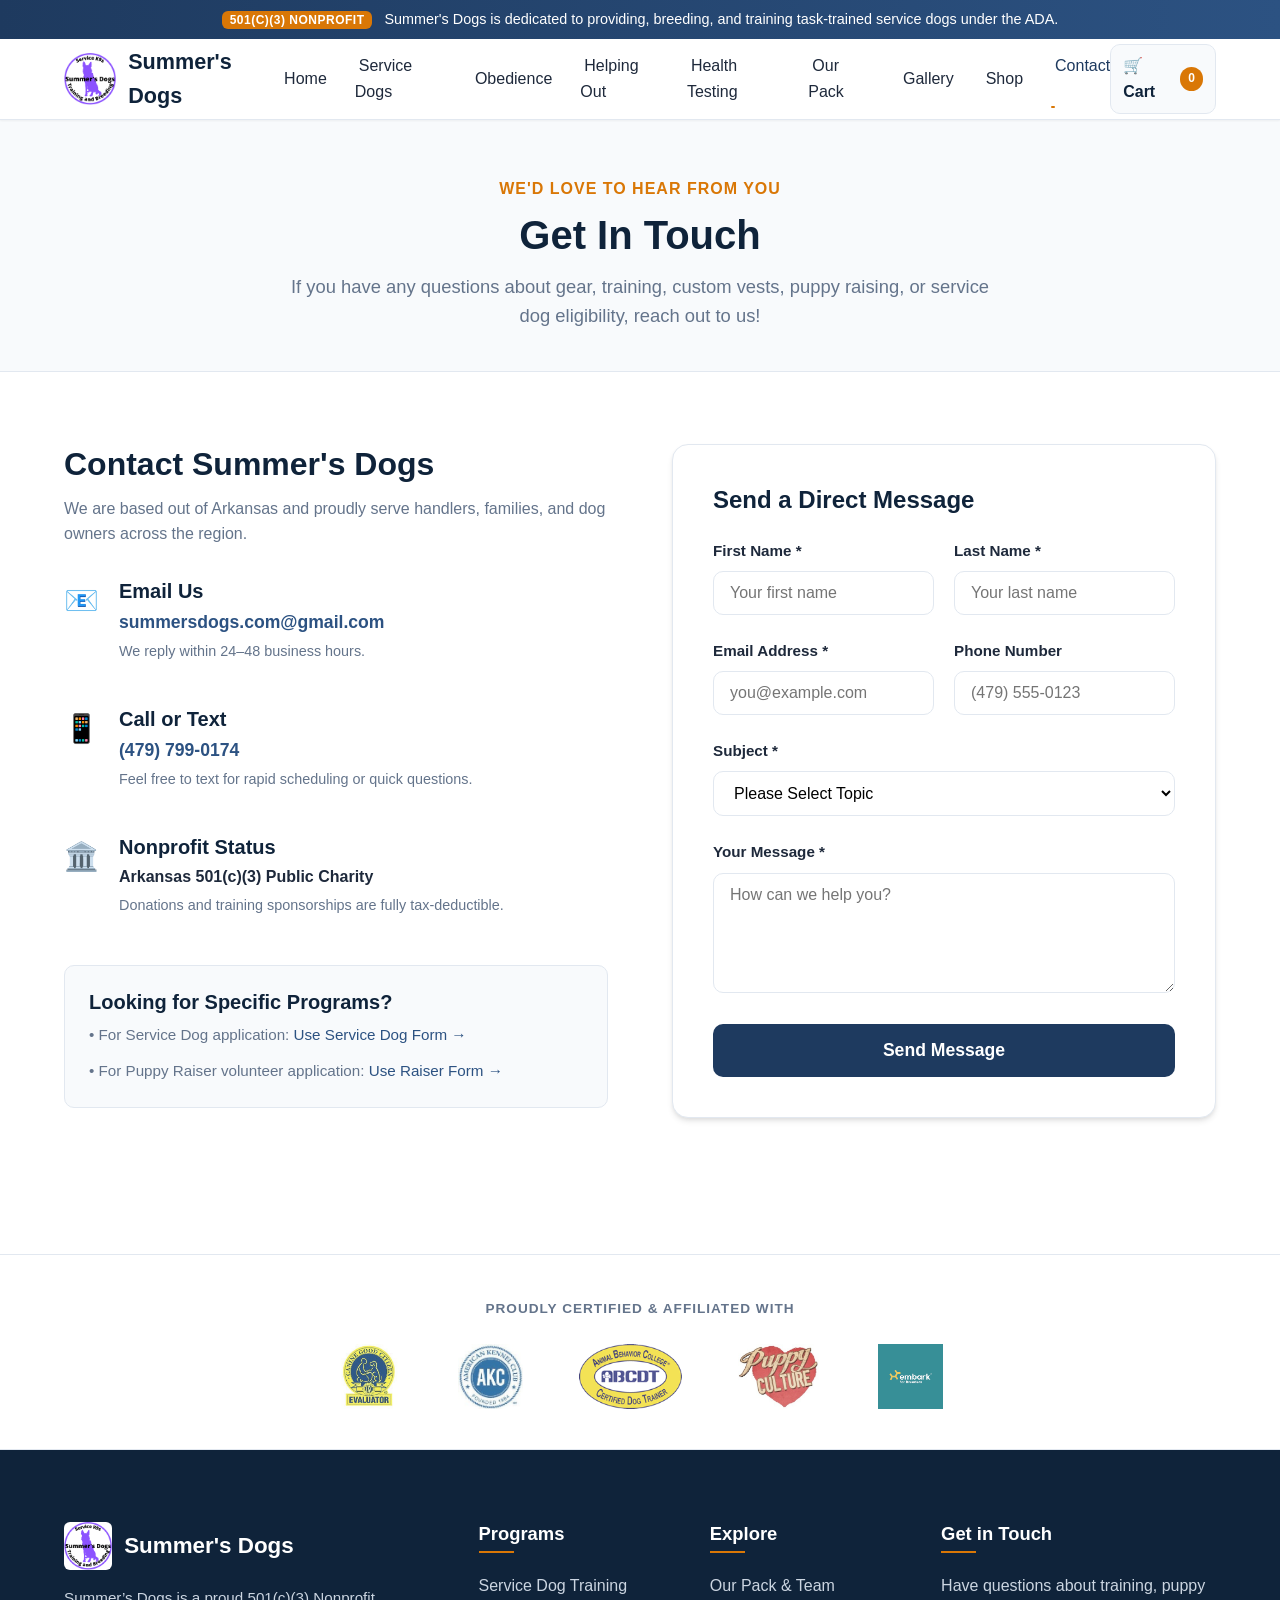
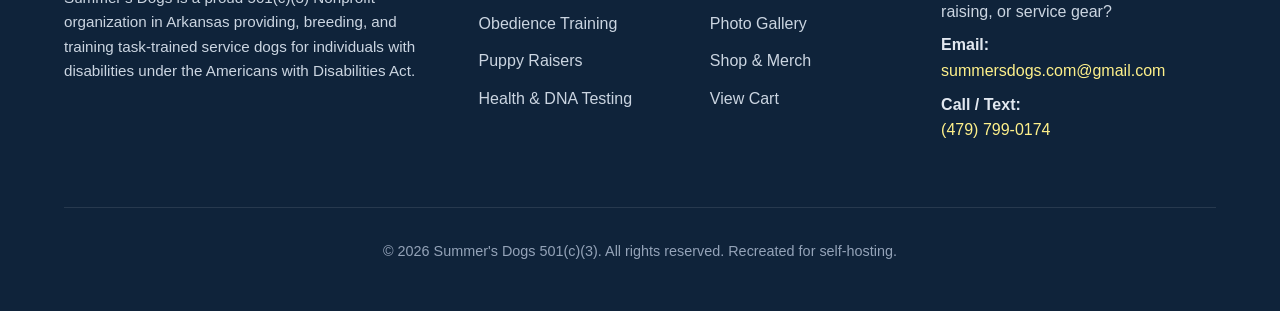
==== contact.html @ 1fb2c148 "Initial commit: Summer's Dogs website codebase" ====
<!DOCTYPE html>
<html lang="en">
<head>
  <meta charset="UTF-8">
  <meta name="viewport" content="width=device-width, initial-scale=1.0">
  <meta name="description" content="Summer's Dogs - Arkansas 501(c)(3) Nonprofit providing task-trained service dogs, obedience training, and therapy dog services.">
  <title>Summer's Dogs | Task Trained Service Dogs & Obedience</title>
  <link rel="stylesheet" href="assets/css/style.css">
  <link rel="icon" type="image/png" href="assets/images/logo.png">
</head>
<body>
  <!-- Nonprofit Bar -->
  <div class="nonprofit-bar">
    <span>501(c)(3) Nonprofit</span> Summer's Dogs is dedicated to providing, breeding, and training task-trained service dogs under the ADA.
  </div>

  <!-- Main Navigation Header -->
  <header class="site-header">
    <div class="container nav-wrapper">
      <a href="index.html" class="brand-logo">
        <img src="assets/images/logo.png" alt="Summer's Dogs Logo">
        <span>Summer's Dogs</span>
      </a>

      <button class="mobile-menu-toggle" aria-label="Toggle navigation menu">☰</button>

      <ul class="nav-links">
          <li><a href="index.html">Home</a></li>
          <li><a href="service-dogs.html">Service Dogs</a></li>
          <li><a href="obedience.html">Obedience</a></li>
          <li><a href="helping-out.html">Helping Out</a></li>
          <li><a href="health-testing.html">Health Testing</a></li>
          <li><a href="ourpack.html">Our Pack</a></li>
          <li><a href="gallery.html">Gallery</a></li>
          <li><a href="shop.html">Shop</a></li>
          <li><a href="contact.html" class="active">Contact</a></li>
      </ul>

      <div class="nav-actions">
        <a href="cart.html" class="cart-button" title="View Cart">
          🛒 Cart <span class="cart-badge">0</span>
        </a>
      </div>
    </div>
  </header>

  <!-- Page Header -->
  <section class="section section-alt" style="padding: 3.5rem 0 2.5rem 0; border-bottom: 1px solid var(--border-color);">
    <div class="container text-center">
      <span class="text-accent" style="font-weight: 700; text-transform: uppercase; letter-spacing: 1px;">We'd Love to Hear From You</span>
      <h1 style="margin-top: 0.5rem;">Get In Touch</h1>
      <p class="text-muted" style="max-width: 700px; margin: 0 auto; font-size: 1.15rem;">
        If you have any questions about gear, training, custom vests, puppy raising, or service dog eligibility, reach out to us!
      </p>
    </div>
  </section>

  <!-- Contact Grid -->
  <section class="section">
    <div class="container">
      <div class="feature-split" style="gap: 4rem; align-items: start;">
        <div>
          <h2>Contact Summer's Dogs</h2>
          <p class="text-muted" style="margin-bottom: 2rem;">
            We are based out of Arkansas and proudly serve handlers, families, and dog owners across the region.
          </p>

          <div style="display: flex; gap: 1.25rem; margin-bottom: 1.75rem;">
            <div style="font-size: 1.75rem; color: var(--primary);">📧</div>
            <div>
              <h4 style="margin-bottom: 0.25rem;">Email Us</h4>
              <a href="mailto:summersdogs.com@gmail.com" style="font-size: 1.1rem; font-weight: 600;">summersdogs.com@gmail.com</a>
              <p class="text-muted" style="font-size: 0.9rem; margin-top: 0.25rem;">We reply within 24–48 business hours.</p>
            </div>
          </div>

          <div style="display: flex; gap: 1.25rem; margin-bottom: 1.75rem;">
            <div style="font-size: 1.75rem; color: var(--primary);">📱</div>
            <div>
              <h4 style="margin-bottom: 0.25rem;">Call or Text</h4>
              <a href="tel:4797990174" style="font-size: 1.1rem; font-weight: 600;">(479) 799-0174</a>
              <p class="text-muted" style="font-size: 0.9rem; margin-top: 0.25rem;">Feel free to text for rapid scheduling or quick questions.</p>
            </div>
          </div>

          <div style="display: flex; gap: 1.25rem; margin-bottom: 2rem;">
            <div style="font-size: 1.75rem; color: var(--primary);">🏛️</div>
            <div>
              <h4 style="margin-bottom: 0.25rem;">Nonprofit Status</h4>
              <p style="margin: 0; font-weight: 600;">Arkansas 501(c)(3) Public Charity</p>
              <p class="text-muted" style="font-size: 0.9rem; margin-top: 0.25rem;">Donations and training sponsorships are fully tax-deductible.</p>
            </div>
          </div>

          <div style="background: var(--bg-alt); padding: 1.5rem; border-radius: var(--radius-md); border: 1px solid var(--border-color);">
            <h4 style="margin-bottom: 0.5rem;">Looking for Specific Programs?</h4>
            <p class="text-muted" style="font-size: 0.95rem; margin-bottom: 0.75rem;">
              • For Service Dog application: <a href="service-dogs.html#apply">Use Service Dog Form →</a>
            </p>
            <p class="text-muted" style="font-size: 0.95rem; margin: 0;">
              • For Puppy Raiser volunteer application: <a href="helping-out.html#apply">Use Raiser Form →</a>
            </p>
          </div>
        </div>

        <!-- Contact Form -->
        <div class="form-card">
          <h3 style="margin-bottom: 1.5rem;">Send a Direct Message</h3>
          <form data-ajax="true">
            <div class="form-row">
              <div class="form-group">
                <label for="c-first-name">First Name *</label>
                <input type="text" id="c-first-name" name="firstName" required placeholder="Your first name">
              </div>
              <div class="form-group">
                <label for="c-last-name">Last Name *</label>
                <input type="text" id="c-last-name" name="lastName" required placeholder="Your last name">
              </div>
            </div>

            <div class="form-row">
              <div class="form-group">
                <label for="c-email">Email Address *</label>
                <input type="email" id="c-email" name="email" required placeholder="you@example.com">
              </div>
              <div class="form-group">
                <label for="c-phone">Phone Number</label>
                <input type="tel" id="c-phone" name="phone" placeholder="(479) 555-0123">
              </div>
            </div>

            <div class="form-group">
              <label for="c-subject">Subject *</label>
              <select id="c-subject" name="subject" required>
                <option value="">Please Select Topic</option>
                <option value="service-dogs">Service Dog Inquiry</option>
                <option value="obedience">Obedience Lessons</option>
                <option value="puppy-raising">Puppy Raising & Volunteering</option>
                <option value="gear">Custom Vests & Gear</option>
                <option value="donation">Donations & Sponsorship</option>
                <option value="other">General Question</option>
              </select>
            </div>

            <div class="form-group">
              <label for="c-message">Your Message *</label>
              <textarea id="c-message" name="message" required placeholder="How can we help you?"></textarea>
            </div>

            <button type="submit" class="btn btn-primary" style="width: 100%; font-size: 1.1rem; padding: 0.85rem;">Send Message</button>
          </form>
        </div>
      </div>
    </div>
  </section>

  <!-- Accreditations & Certifications Strip -->
  <section class="badges-strip">
    <div class="container">
      <div class="text-center" style="margin-bottom: 1.5rem;">
        <span class="text-muted" style="font-weight: 600; text-transform: uppercase; letter-spacing: 1px; font-size: 0.85rem;">Proudly Certified & Affiliated With</span>
      </div>
      <div class="badges-wrap">
        <img src="assets/images/cgc.jfif" alt="AKC Canine Good Citizen">
        <img src="assets/images/AKC.jpg" alt="American Kennel Club">
        <img src="assets/images/ABCCertifiedTrainer-150px.gif" alt="ABC Certified Trainer">
        <img src="assets/images/PC-LOGO.jpg" alt="Partners in Canine">
        <img src="assets/images/download.png" alt="Certified Organization">
      </div>
    </div>
  </section>

  <!-- Site Footer -->
  <footer class="site-footer">
    <div class="container">
      <div class="footer-grid">
        <div class="footer-col">
          <div style="display: flex; align-items: center; gap: 0.75rem; margin-bottom: 1rem;">
            <img src="assets/images/logo.png" alt="Summer's Dogs" style="height: 48px; border-radius: 6px;">
            <h3 style="color: white; margin: 0; font-size: 1.4rem;">Summer's Dogs</h3>
          </div>
          <p style="color: #cbd5e1; font-size: 0.95rem;">
            Summer’s Dogs is a proud 501(c)(3) Nonprofit organization in Arkansas providing, breeding, and training task-trained service dogs for individuals with disabilities under the Americans with Disabilities Act.
          </p>
        </div>

        <div class="footer-col">
          <h4>Programs</h4>
          <ul class="footer-links">
            <li><a href="service-dogs.html">Service Dog Training</a></li>
            <li><a href="obedience.html">Obedience Training</a></li>
            <li><a href="helping-out.html">Puppy Raisers</a></li>
            <li><a href="health-testing.html">Health & DNA Testing</a></li>
          </ul>
        </div>

        <div class="footer-col">
          <h4>Explore</h4>
          <ul class="footer-links">
            <li><a href="ourpack.html">Our Pack & Team</a></li>
            <li><a href="gallery.html">Photo Gallery</a></li>
            <li><a href="shop.html">Shop & Merch</a></li>
            <li><a href="cart.html">View Cart</a></li>
          </ul>
        </div>

        <div class="footer-col">
          <h4>Get in Touch</h4>
          <p style="margin-bottom: 0.5rem; color: #cbd5e1;">Have questions about training, puppy raising, or service gear?</p>
          <p style="margin-bottom: 0.5rem;">
            <strong>Email:</strong><br>
            <a href="mailto:summersdogs.com@gmail.com" style="color: #fef08a;">summersdogs.com@gmail.com</a>
          </p>
          <p style="margin-bottom: 0.5rem;">
            <strong>Call / Text:</strong><br>
            <a href="tel:4797990174" style="color: #fef08a;">(479) 799-0174</a>
          </p>
        </div>
      </div>

      <div class="footer-bottom">
        <p>&copy; 2026 Summer's Dogs 501(c)(3). All rights reserved. Recreated for self-hosting.</p>
      </div>
    </div>
  </footer>

  <script src="assets/js/main.js"></script>
  <script src="assets/js/cart.js"></script>
</body>
</html>
---- assets/css/style.css ----
﻿/* ==========================================================================
   Summer's Dogs - Modern Responsive Stylesheet
   501(c)(3) Nonprofit - Task Trained Service Dogs & Obedience Training
   ========================================================================== */

:root {
  --primary: #1e3a5f;
  --primary-dark: #0f233a;
  --primary-light: #2c5282;
  --accent: #d97706;
  --accent-hover: #b45309;
  --accent-light: #fef3c7;
  --success: #15803d;
  --text-main: #1e293b;
  --text-muted: #64748b;
  --text-light: #94a3b8;
  --bg-main: #ffffff;
  --bg-alt: #f8fafc;
  --bg-card: #ffffff;
  --border-color: #e2e8f0;
  --border-focus: #3b82f6;
  --shadow-sm: 0 1px 2px 0 rgba(0, 0, 0, 0.05);
  --shadow-md: 0 4px 6px -1px rgba(0, 0, 0, 0.1), 0 2px 4px -1px rgba(0, 0, 0, 0.06);
  --shadow-lg: 0 10px 15px -3px rgba(0, 0, 0, 0.1), 0 4px 6px -2px rgba(0, 0, 0, 0.05);
  --shadow-xl: 0 20px 25px -5px rgba(0, 0, 0, 0.1), 0 10px 10px -5px rgba(0, 0, 0, 0.04);
  --radius-sm: 6px;
  --radius-md: 10px;
  --radius-lg: 16px;
  --radius-full: 9999px;
  --transition: all 0.25s ease-in-out;
  --font-family: -apple-system, BlinkMacSystemFont, "Segoe UI", Roboto, "Helvetica Neue", Arial, sans-serif;
  --max-width: 1200px;
}

/* Reset & Base */
*, *::before, *::after {
  box-sizing: border-box;
  margin: 0;
  padding: 0;
}

html {
  scroll-behavior: smooth;
  font-size: 16px;
}

body {
  font-family: var(--font-family);
  color: var(--text-main);
  background-color: var(--bg-main);
  line-height: 1.6;
  -webkit-font-smoothing: antialiased;
}

img {
  max-width: 100%;
  height: auto;
  display: block;
}

a {
  color: var(--primary-light);
  text-decoration: none;
  transition: var(--transition);
}

a:hover {
  color: var(--accent);
}

/* Container */
.container {
  width: 100%;
  max-width: var(--max-width);
  margin-left: auto;
  margin-right: auto;
  padding-left: 1.5rem;
  padding-right: 1.5rem;
}

/* Typography */
h1, h2, h3, h4, h5, h6 {
  color: var(--primary-dark);
  font-weight: 700;
  line-height: 1.25;
  margin-bottom: 0.75rem;
}

h1 { font-size: 2.5rem; }
h2 { font-size: 2rem; }
h3 { font-size: 1.5rem; }
h4 { font-size: 1.25rem; }

p {
  margin-bottom: 1rem;
}

.text-muted { color: var(--text-muted); }
.text-center { text-align: center; }
.text-accent { color: var(--accent); }

/* Buttons */
.btn {
  display: inline-flex;
  align-items: center;
  justify-content: center;
  gap: 0.5rem;
  padding: 0.75rem 1.5rem;
  font-size: 1rem;
  font-weight: 600;
  border-radius: var(--radius-md);
  border: 2px solid transparent;
  cursor: pointer;
  transition: var(--transition);
  text-decoration: none;
}

.btn-primary {
  background-color: var(--primary);
  color: #ffffff;
}

.btn-primary:hover {
  background-color: var(--primary-dark);
  color: #ffffff;
  transform: translateY(-2px);
  box-shadow: var(--shadow-md);
}

.btn-accent {
  background-color: var(--accent);
  color: #ffffff;
}

.btn-accent:hover {
  background-color: var(--accent-hover);
  color: #ffffff;
  transform: translateY(-2px);
  box-shadow: var(--shadow-md);
}

.btn-outline {
  border-color: var(--primary);
  color: var(--primary);
  background: transparent;
}

.btn-outline:hover {
  background-color: var(--primary);
  color: #ffffff;
}

.btn-sm {
  padding: 0.4rem 0.9rem;
  font-size: 0.875rem;
}

/* Header & Navigation */
.site-header {
  position: sticky;
  top: 0;
  z-index: 1000;
  background-color: rgba(255, 255, 255, 0.98);
  backdrop-filter: blur(8px);
  box-shadow: var(--shadow-sm);
  border-bottom: 1px solid var(--border-color);
}

.nav-wrapper {
  display: flex;
  align-items: center;
  justify-content: space-between;
  height: 80px;
}

.brand-logo {
  display: flex;
  align-items: center;
  gap: 0.75rem;
  font-size: 1.35rem;
  font-weight: 700;
  color: var(--primary-dark);
}

.brand-logo img {
  height: 52px;
  width: auto;
  border-radius: var(--radius-sm);
}

.nav-links {
  display: flex;
  align-items: center;
  list-style: none;
  gap: 1.5rem;
}

.nav-links a {
  font-weight: 500;
  color: var(--text-main);
  padding: 0.5rem 0.25rem;
  position: relative;
}

.nav-links a:hover,
.nav-links a.active {
  color: var(--primary);
}

.nav-links a.active::after {
  content: "";
  position: absolute;
  bottom: 0;
  left: 0;
  width: 100%;
  height: 2px;
  background-color: var(--accent);
  border-radius: var(--radius-full);
}

.nav-actions {
  display: flex;
  align-items: center;
  gap: 1rem;
}

.cart-button {
  position: relative;
  display: inline-flex;
  align-items: center;
  justify-content: center;
  padding: 0.5rem 0.75rem;
  border-radius: var(--radius-md);
  background-color: var(--bg-alt);
  border: 1px solid var(--border-color);
  color: var(--primary-dark);
  font-weight: 600;
}

.cart-button:hover {
  background-color: var(--border-color);
}

.cart-badge {
  background-color: var(--accent);
  color: white;
  font-size: 0.75rem;
  font-weight: 700;
  padding: 0.15rem 0.5rem;
  border-radius: var(--radius-full);
  margin-left: 0.4rem;
}

.mobile-menu-toggle {
  display: none;
  background: none;
  border: none;
  cursor: pointer;
  padding: 0.5rem;
  color: var(--primary-dark);
  font-size: 1.5rem;
}

/* Nonprofit Banner */
.nonprofit-bar {
  background: linear-gradient(90deg, #1e3a5f, #2c5282);
  color: white;
  text-align: center;
  padding: 0.5rem 1rem;
  font-size: 0.9rem;
  font-weight: 500;
}

.nonprofit-bar span {
  background-color: var(--accent);
  padding: 0.15rem 0.5rem;
  border-radius: var(--radius-sm);
  font-size: 0.75rem;
  font-weight: 700;
  margin-right: 0.5rem;
  text-transform: uppercase;
  letter-spacing: 0.5px;
}

/* Hero Section */
.hero {
  position: relative;
  background: linear-gradient(rgba(15, 35, 58, 0.75), rgba(15, 35, 58, 0.75)),
              url('../images/Home_background.jpg') center/cover no-repeat;
  color: white;
  padding: 6rem 0;
  text-align: center;
}

.hero h1 {
  color: white;
  font-size: 3.25rem;
  margin-bottom: 1.25rem;
  font-weight: 800;
  letter-spacing: -0.5px;
}

.hero p {
  font-size: 1.25rem;
  max-width: 750px;
  margin: 0 auto 2rem auto;
  color: #f1f5f9;
  line-height: 1.7;
}

.hero-cta {
  display: flex;
  justify-content: center;
  gap: 1rem;
  flex-wrap: wrap;
}

/* Section Spacing */
.section {
  padding: 4.5rem 0;
}

.section-alt {
  background-color: var(--bg-alt);
}

.section-header {
  text-align: center;
  max-width: 700px;
  margin: 0 auto 3rem auto;
}

.section-header .tag {
  display: inline-block;
  color: var(--accent);
  font-weight: 700;
  font-size: 0.875rem;
  text-transform: uppercase;
  letter-spacing: 1px;
  margin-bottom: 0.5rem;
}

.section-header h2 {
  font-size: 2.25rem;
}

/* Cards & Grids */
.grid-2 {
  display: grid;
  grid-template-columns: repeat(2, 1fr);
  gap: 2rem;
}

.grid-3 {
  display: grid;
  grid-template-columns: repeat(3, 1fr);
  gap: 2rem;
}

.grid-4 {
  display: grid;
  grid-template-columns: repeat(4, 1fr);
  gap: 1.5rem;
}

.card {
  background-color: var(--bg-card);
  border-radius: var(--radius-lg);
  border: 1px solid var(--border-color);
  box-shadow: var(--shadow-sm);
  overflow: hidden;
  transition: var(--transition);
  display: flex;
  flex-direction: column;
}

.card:hover {
  transform: translateY(-4px);
  box-shadow: var(--shadow-lg);
}

.card-img-wrap {
  width: 100%;
  height: 240px;
  overflow: hidden;
  background-color: #e2e8f0;
}

.card-img-wrap img {
  width: 100%;
  height: 100%;
  object-fit: cover;
  transition: transform 0.5s ease;
}

.card:hover .card-img-wrap img {
  transform: scale(1.05);
}

.card-body {
  padding: 1.75rem;
  display: flex;
  flex-direction: column;
  flex-grow: 1;
}

.card-body h3 {
  font-size: 1.35rem;
  margin-bottom: 0.75rem;
}

.card-footer {
  margin-top: auto;
  padding-top: 1.25rem;
}

/* Feature Split */
.feature-split {
  display: grid;
  grid-template-columns: 1fr 1fr;
  gap: 3.5rem;
  align-items: center;
  margin-bottom: 4rem;
}

.feature-split.reverse {
  direction: rtl;
}

.feature-split.reverse > * {
  direction: ltr;
}

.feature-split img {
  border-radius: var(--radius-lg);
  box-shadow: var(--shadow-lg);
  width: 100%;
  max-height: 450px;
  object-fit: cover;
}

/* Badges & Accreditations */
.badges-strip {
  background-color: #ffffff;
  padding: 2.5rem 0;
  border-top: 1px solid var(--border-color);
  border-bottom: 1px solid var(--border-color);
}

.badges-wrap {
  display: flex;
  align-items: center;
  justify-content: center;
  gap: 3.5rem;
  flex-wrap: wrap;
}

.badges-wrap img {
  max-height: 65px;
  width: auto;
  filter: grayscale(20%);
  opacity: 0.85;
  transition: var(--transition);
}

.badges-wrap img:hover {
  filter: grayscale(0%);
  opacity: 1;
  transform: scale(1.08);
}

/* Pricing Table / Financial Scale */
.price-table {
  width: 100%;
  border-collapse: collapse;
  background: white;
  border-radius: var(--radius-lg);
  overflow: hidden;
  box-shadow: var(--shadow-sm);
  margin: 1.5rem 0;
}

.price-table th, .price-table td {
  padding: 1.25rem 1.5rem;
  text-align: left;
  border-bottom: 1px solid var(--border-color);
}

.price-table th {
  background-color: var(--primary);
  color: white;
  font-weight: 600;
}

.price-table tr:hover td {
  background-color: var(--bg-alt);
}

/* Stages List */
.stages-grid {
  display: grid;
  grid-template-columns: repeat(auto-fit, minmax(260px, 1fr));
  gap: 1.5rem;
  margin: 2rem 0;
}

.stage-card {
  background: white;
  border-radius: var(--radius-lg);
  padding: 1.75rem;
  border: 1px solid var(--border-color);
  border-top: 4px solid var(--primary);
  box-shadow: var(--shadow-sm);
}

.stage-num {
  font-size: 0.875rem;
  font-weight: 700;
  color: var(--accent);
  text-transform: uppercase;
  margin-bottom: 0.5rem;
}

/* Gallery Grid & Lightbox */
.gallery-grid {
  display: grid;
  grid-template-columns: repeat(auto-fill, minmax(280px, 1fr));
  gap: 1.5rem;
}

.gallery-item {
  position: relative;
  border-radius: var(--radius-md);
  overflow: hidden;
  height: 260px;
  cursor: pointer;
  box-shadow: var(--shadow-sm);
  background-color: #e2e8f0;
}

.gallery-item img {
  width: 100%;
  height: 100%;
  object-fit: cover;
  transition: transform 0.4s ease;
}

.gallery-item:hover img {
  transform: scale(1.08);
}

.gallery-overlay {
  position: absolute;
  inset: 0;
  background: rgba(15, 35, 58, 0.4);
  display: flex;
  align-items: center;
  justify-content: center;
  opacity: 0;
  transition: var(--transition);
  color: white;
  font-size: 2rem;
}

.gallery-item:hover .gallery-overlay {
  opacity: 1;
}

/* Lightbox Modal */
.lightbox-modal {
  position: fixed;
  inset: 0;
  background: rgba(0, 0, 0, 0.92);
  z-index: 2000;
  display: none;
  align-items: center;
  justify-content: center;
  padding: 2rem;
}

.lightbox-modal.active {
  display: flex;
}

.lightbox-content {
  position: relative;
  max-width: 90vw;
  max-height: 85vh;
}

.lightbox-content img {
  max-width: 100%;
  max-height: 85vh;
  object-fit: contain;
  border-radius: var(--radius-sm);
}

.lightbox-close {
  position: absolute;
  top: -40px;
  right: 0;
  background: none;
  border: none;
  color: white;
  font-size: 2rem;
  cursor: pointer;
}

.lightbox-nav {
  position: absolute;
  top: 50%;
  transform: translateY(-50%);
  background: rgba(255, 255, 255, 0.2);
  border: none;
  color: white;
  font-size: 2rem;
  padding: 0.5rem 1rem;
  cursor: pointer;
  border-radius: var(--radius-md);
  transition: var(--transition);
}

.lightbox-nav:hover {
  background: rgba(255, 255, 255, 0.4);
}

.lightbox-prev { left: -60px; }
.lightbox-next { right: -60px; }

/* Forms */
.form-card {
  background: white;
  padding: 2.5rem;
  border-radius: var(--radius-lg);
  border: 1px solid var(--border-color);
  box-shadow: var(--shadow-md);
}

.form-group {
  margin-bottom: 1.5rem;
}

.form-row {
  display: grid;
  grid-template-columns: 1fr 1fr;
  gap: 1.25rem;
}

label {
  display: block;
  font-weight: 600;
  margin-bottom: 0.5rem;
  color: var(--text-main);
  font-size: 0.95rem;
}

input[type="text"],
input[type="email"],
input[type="tel"],
input[type="number"],
select,
textarea {
  width: 100%;
  padding: 0.75rem 1rem;
  border: 1px solid var(--border-color);
  border-radius: var(--radius-md);
  font-family: inherit;
  font-size: 1rem;
  transition: var(--transition);
  background-color: #ffffff;
}

input:focus,
select:focus,
textarea:focus {
  outline: none;
  border-color: var(--border-focus);
  box-shadow: 0 0 0 3px rgba(59, 130, 246, 0.15);
}

textarea {
  resize: vertical;
  min-height: 120px;
}

/* Toast Alerts */
.toast-container {
  position: fixed;
  bottom: 2rem;
  right: 2rem;
  z-index: 3000;
  display: flex;
  flex-direction: column;
  gap: 0.75rem;
}

.toast {
  background: var(--primary-dark);
  color: white;
  padding: 1rem 1.5rem;
  border-radius: var(--radius-md);
  box-shadow: var(--shadow-lg);
  display: flex;
  align-items: center;
  gap: 0.75rem;
  animation: slideIn 0.3s ease-out;
}

.toast.success {
  border-left: 4px solid var(--accent);
}

@keyframes slideIn {
  from { transform: translateX(100%); opacity: 0; }
  to { transform: translateX(0); opacity: 1; }
}

/* Shop & Products */
.product-grid {
  display: grid;
  grid-template-columns: repeat(auto-fill, minmax(260px, 1fr));
  gap: 2rem;
}

.product-card {
  background: white;
  border-radius: var(--radius-lg);
  border: 1px solid var(--border-color);
  box-shadow: var(--shadow-sm);
  overflow: hidden;
  transition: var(--transition);
  display: flex;
  flex-direction: column;
}

.product-card:hover {
  transform: translateY(-4px);
  box-shadow: var(--shadow-lg);
}

.product-img {
  width: 100%;
  height: 250px;
  object-fit: cover;
  background-color: #f1f5f9;
}

.product-info {
  padding: 1.5rem;
  display: flex;
  flex-direction: column;
  flex-grow: 1;
}

.product-price {
  font-size: 1.25rem;
  font-weight: 700;
  color: var(--primary-dark);
  margin: 0.5rem 0 1rem 0;
}

.sale-price {
  color: #b91c1c;
  margin-right: 0.5rem;
}

.original-price {
  text-decoration: line-through;
  color: var(--text-muted);
  font-size: 1rem;
  font-weight: normal;
}

/* Cart Page */
.cart-layout {
  display: grid;
  grid-template-columns: 2fr 1fr;
  gap: 2.5rem;
  align-items: start;
}

.cart-table {
  width: 100%;
  border-collapse: collapse;
  background: white;
  border-radius: var(--radius-lg);
  overflow: hidden;
  box-shadow: var(--shadow-sm);
}

.cart-table th, .cart-table td {
  padding: 1.25rem;
  border-bottom: 1px solid var(--border-color);
  vertical-align: middle;
}

.cart-item-info {
  display: flex;
  align-items: center;
  gap: 1rem;
}

.cart-item-img {
  width: 70px;
  height: 70px;
  object-fit: cover;
  border-radius: var(--radius-sm);
}

.qty-control {
  display: inline-flex;
  align-items: center;
  border: 1px solid var(--border-color);
  border-radius: var(--radius-md);
  overflow: hidden;
}

.qty-btn {
  background: var(--bg-alt);
  border: none;
  padding: 0.4rem 0.75rem;
  cursor: pointer;
  font-weight: 600;
}

.qty-btn:hover {
  background: var(--border-color);
}

.qty-input {
  width: 45px;
  text-align: center;
  border: none;
  font-weight: 600;
}

.order-summary-card {
  background: white;
  border-radius: var(--radius-lg);
  padding: 2rem;
  border: 1px solid var(--border-color);
  box-shadow: var(--shadow-sm);
}

.summary-row {
  display: flex;
  justify-content: space-between;
  margin-bottom: 1rem;
  font-size: 1.05rem;
}

.summary-row.total {
  font-size: 1.35rem;
  font-weight: 700;
  border-top: 2px solid var(--border-color);
  padding-top: 1rem;
  margin-top: 1rem;
  color: var(--primary-dark);
}

/* Footer */
.site-footer {
  background-color: var(--primary-dark);
  color: #e2e8f0;
  padding: 4.5rem 0 2rem 0;
  margin-top: auto;
}

.footer-grid {
  display: grid;
  grid-template-columns: 2fr 1fr 1fr 1.5fr;
  gap: 3rem;
  margin-bottom: 3.5rem;
}

.footer-col h4 {
  color: white;
  font-size: 1.15rem;
  margin-bottom: 1.25rem;
  position: relative;
  padding-bottom: 0.5rem;
}

.footer-col h4::after {
  content: "";
  position: absolute;
  bottom: 0;
  left: 0;
  width: 35px;
  height: 2px;
  background-color: var(--accent);
}

.footer-links {
  list-style: none;
}

.footer-links li {
  margin-bottom: 0.75rem;
}

.footer-links a {
  color: #cbd5e1;
}

.footer-links a:hover {
  color: white;
  padding-left: 4px;
}

.footer-bottom {
  text-align: center;
  border-top: 1px solid rgba(255, 255, 255, 0.1);
  padding-top: 2rem;
  color: #94a3b8;
  font-size: 0.9rem;
}

/* Responsive Media Queries */
@media (max-width: 992px) {
  .feature-split,
  .cart-layout {
    grid-template-columns: 1fr;
    gap: 2rem;
  }
  
  .feature-split.reverse {
    direction: ltr;
  }
  
  .footer-grid {
    grid-template-columns: 1fr 1fr;
  }
}

@media (max-width: 768px) {
  .mobile-menu-toggle {
    display: block;
  }
  
  .nav-links {
    position: absolute;
    top: 80px;
    left: 0;
    right: 0;
    background: white;
    flex-direction: column;
    padding: 1.5rem;
    gap: 1rem;
    box-shadow: var(--shadow-lg);
    border-bottom: 1px solid var(--border-color);
    display: none;
  }
  
  .nav-links.active {
    display: flex;
  }
  
  .hero h1 {
    font-size: 2.25rem;
  }
  
  .hero p {
    font-size: 1.05rem;
  }
  
  .grid-2, .grid-3, .grid-4 {
    grid-template-columns: 1fr;
  }
  
  .form-row {
    grid-template-columns: 1fr;
  }
  
  .footer-grid {
    grid-template-columns: 1fr;
  }
  
  .badges-wrap {
    gap: 1.5rem;
  }
}
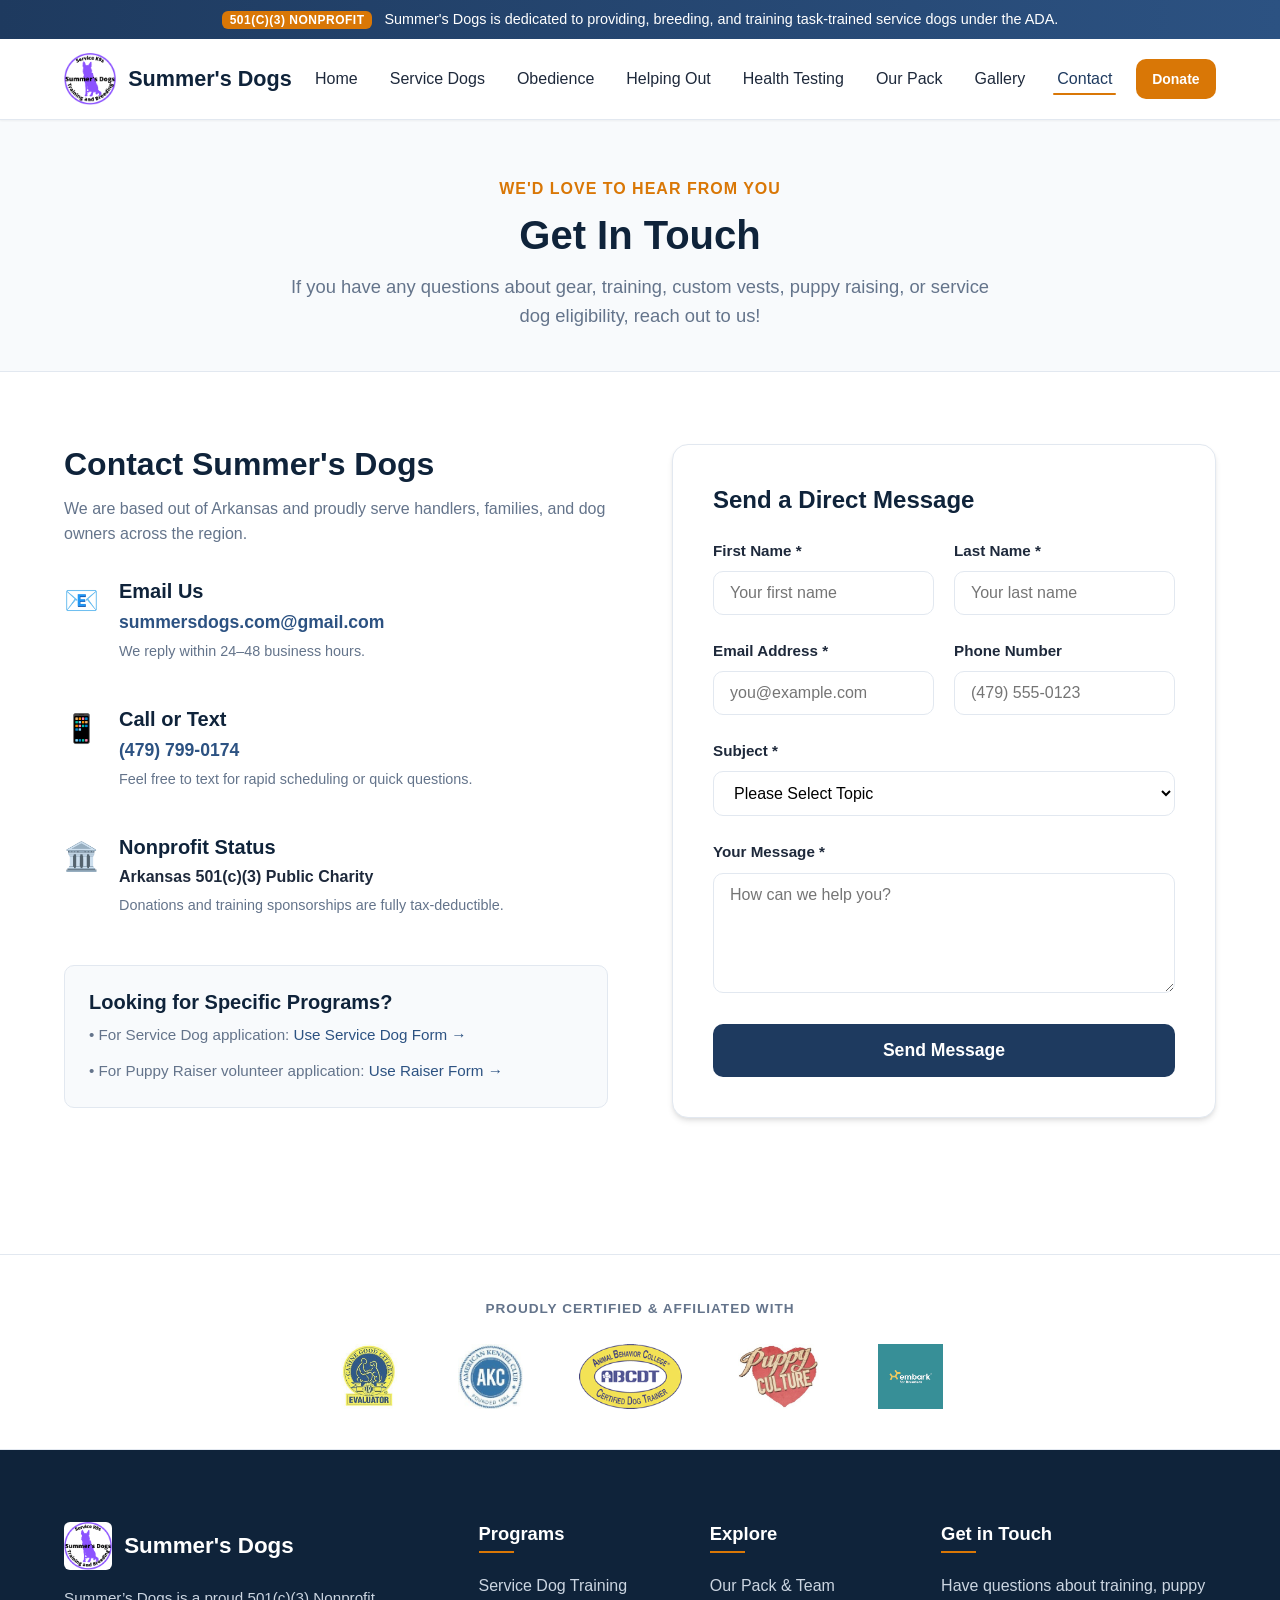
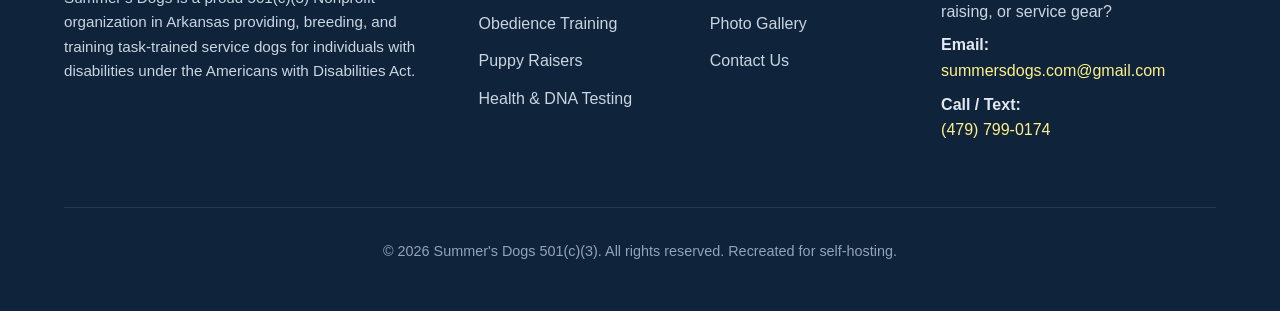
==== commit c17a6a7b: "Remove shop and cart functionality; replace header cart with Donate CTA" ====
--- a/contact.html
+++ b/contact.html
@@ -32,14 +32,11 @@
           <li><a href="health-testing.html">Health Testing</a></li>
           <li><a href="ourpack.html">Our Pack</a></li>
           <li><a href="gallery.html">Gallery</a></li>
-          <li><a href="shop.html">Shop</a></li>
           <li><a href="contact.html" class="active">Contact</a></li>
       </ul>
 
       <div class="nav-actions">
-        <a href="cart.html" class="cart-button" title="View Cart">
-          🛒 Cart <span class="cart-badge">0</span>
-        </a>
+        <a href="helping-out.html#donate" class="btn btn-sm btn-accent">Donate</a>
       </div>
     </div>
   </header>
@@ -199,8 +196,7 @@
           <ul class="footer-links">
             <li><a href="ourpack.html">Our Pack & Team</a></li>
             <li><a href="gallery.html">Photo Gallery</a></li>
-            <li><a href="shop.html">Shop & Merch</a></li>
-            <li><a href="cart.html">View Cart</a></li>
+            <li><a href="contact.html">Contact Us</a></li>
           </ul>
         </div>
 
@@ -225,6 +221,5 @@
   </footer>
 
   <script src="assets/js/main.js"></script>
-  <script src="assets/js/cart.js"></script>
 </body>
 </html>
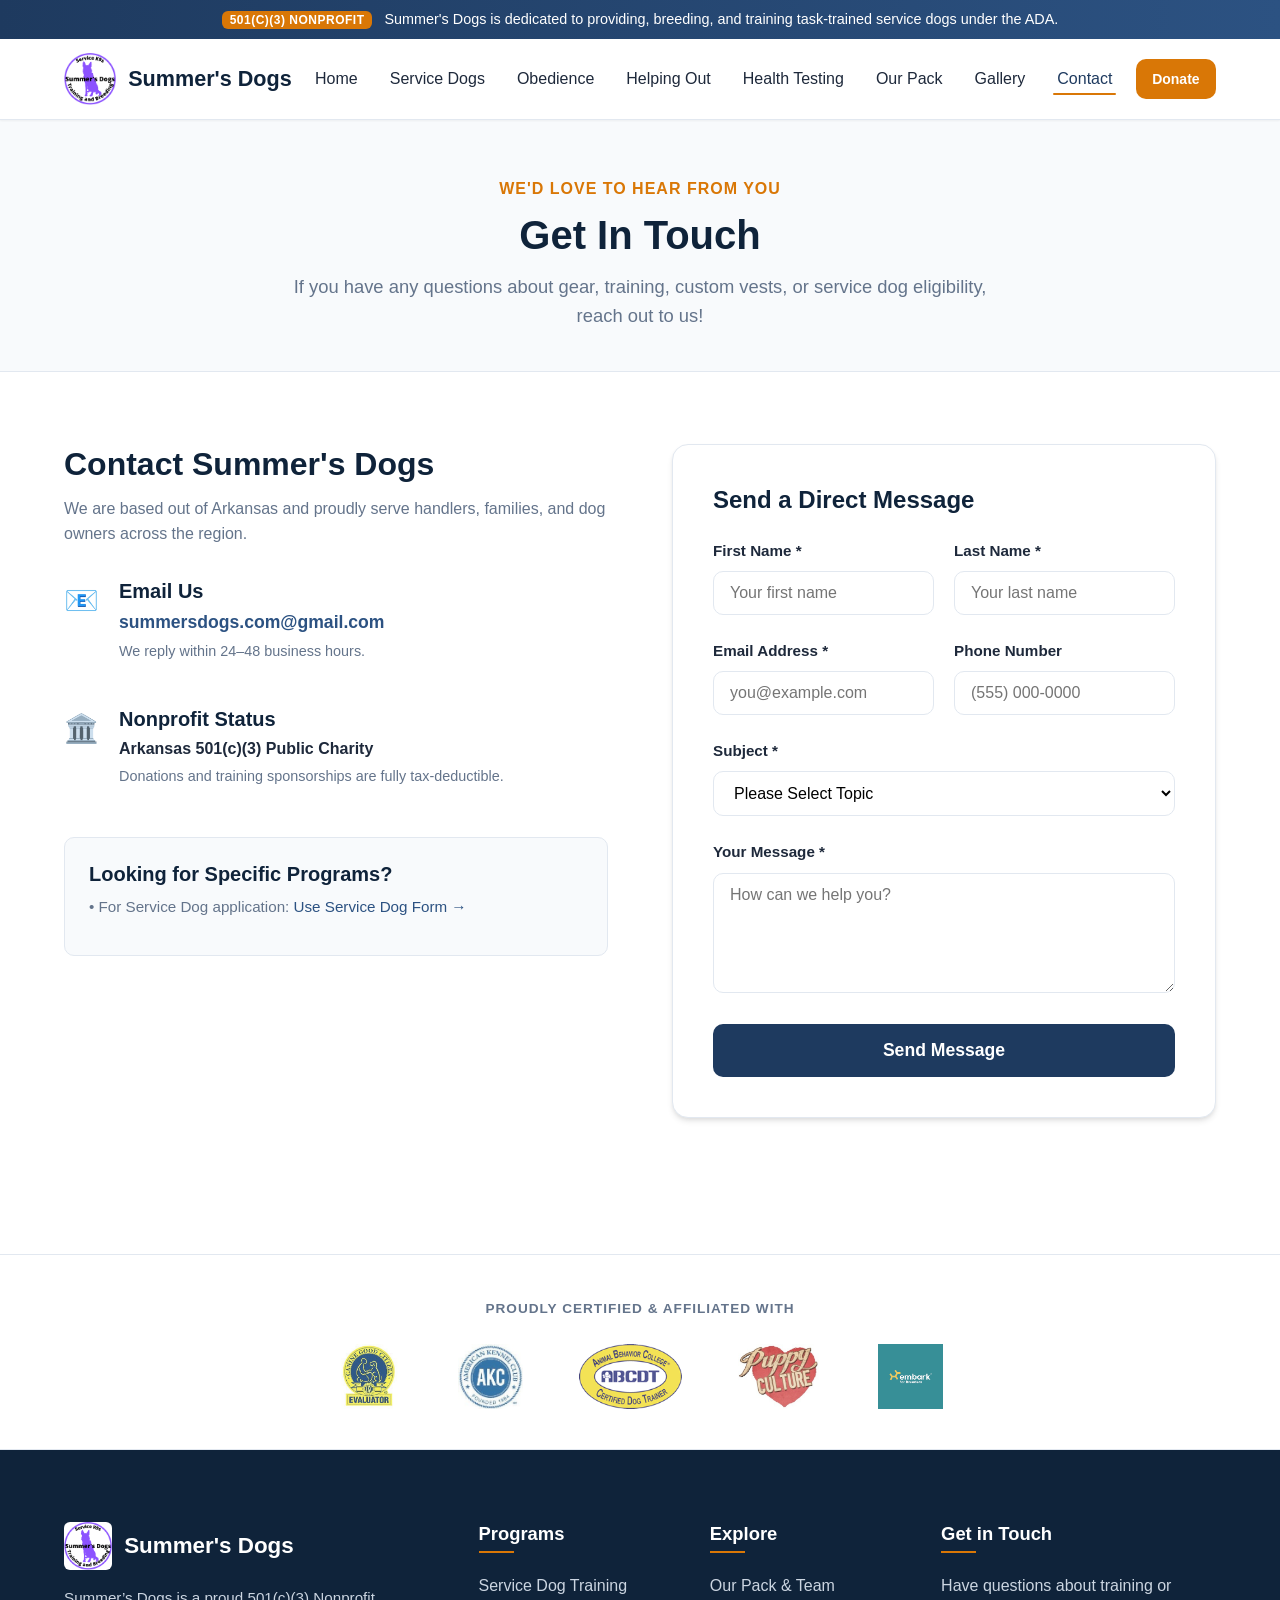
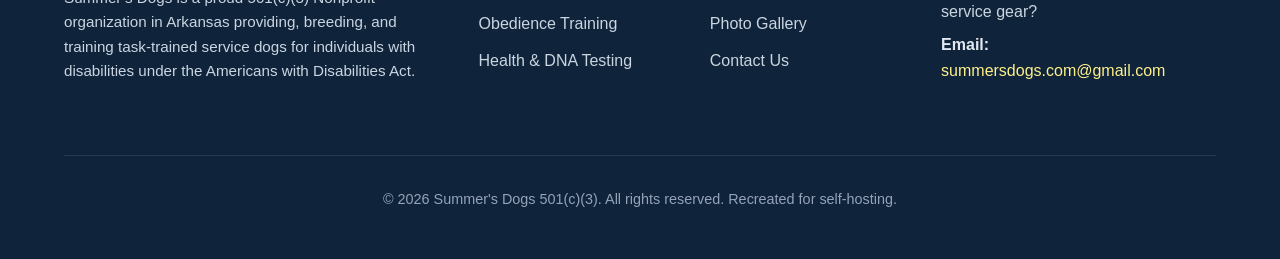
==== commit 62c3136a: "Remove puppy raising references and all phone numbers across site" ====
--- a/contact.html
+++ b/contact.html
@@ -47,7 +47,7 @@
       <span class="text-accent" style="font-weight: 700; text-transform: uppercase; letter-spacing: 1px;">We'd Love to Hear From You</span>
       <h1 style="margin-top: 0.5rem;">Get In Touch</h1>
       <p class="text-muted" style="max-width: 700px; margin: 0 auto; font-size: 1.15rem;">
-        If you have any questions about gear, training, custom vests, puppy raising, or service dog eligibility, reach out to us!
+        If you have any questions about gear, training, custom vests, or service dog eligibility, reach out to us!
       </p>
     </div>
   </section>
@@ -71,15 +71,6 @@
             </div>
           </div>
 
-          <div style="display: flex; gap: 1.25rem; margin-bottom: 1.75rem;">
-            <div style="font-size: 1.75rem; color: var(--primary);">📱</div>
-            <div>
-              <h4 style="margin-bottom: 0.25rem;">Call or Text</h4>
-              <a href="tel:4797990174" style="font-size: 1.1rem; font-weight: 600;">(479) 799-0174</a>
-              <p class="text-muted" style="font-size: 0.9rem; margin-top: 0.25rem;">Feel free to text for rapid scheduling or quick questions.</p>
-            </div>
-          </div>
-
           <div style="display: flex; gap: 1.25rem; margin-bottom: 2rem;">
             <div style="font-size: 1.75rem; color: var(--primary);">🏛️</div>
             <div>
@@ -94,9 +85,6 @@
             <p class="text-muted" style="font-size: 0.95rem; margin-bottom: 0.75rem;">
               • For Service Dog application: <a href="service-dogs.html#apply">Use Service Dog Form →</a>
             </p>
-            <p class="text-muted" style="font-size: 0.95rem; margin: 0;">
-              • For Puppy Raiser volunteer application: <a href="helping-out.html#apply">Use Raiser Form →</a>
-            </p>
           </div>
         </div>
 
@@ -122,7 +110,7 @@
               </div>
               <div class="form-group">
                 <label for="c-phone">Phone Number</label>
-                <input type="tel" id="c-phone" name="phone" placeholder="(479) 555-0123">
+                <input type="tel" id="c-phone" name="phone" placeholder="(555) 000-0000">
               </div>
             </div>
 
@@ -132,7 +120,7 @@
                 <option value="">Please Select Topic</option>
                 <option value="service-dogs">Service Dog Inquiry</option>
                 <option value="obedience">Obedience Lessons</option>
-                <option value="puppy-raising">Puppy Raising & Volunteering</option>
+                <option value="volunteering">Volunteering & Community</option>
                 <option value="gear">Custom Vests & Gear</option>
                 <option value="donation">Donations & Sponsorship</option>
                 <option value="other">General Question</option>
@@ -186,7 +174,6 @@
           <ul class="footer-links">
             <li><a href="service-dogs.html">Service Dog Training</a></li>
             <li><a href="obedience.html">Obedience Training</a></li>
-            <li><a href="helping-out.html">Puppy Raisers</a></li>
             <li><a href="health-testing.html">Health & DNA Testing</a></li>
           </ul>
         </div>
@@ -202,15 +189,11 @@
 
         <div class="footer-col">
           <h4>Get in Touch</h4>
-          <p style="margin-bottom: 0.5rem; color: #cbd5e1;">Have questions about training, puppy raising, or service gear?</p>
+          <p style="margin-bottom: 0.5rem; color: #cbd5e1;">Have questions about training or service gear?</p>
           <p style="margin-bottom: 0.5rem;">
             <strong>Email:</strong><br>
             <a href="mailto:summersdogs.com@gmail.com" style="color: #fef08a;">summersdogs.com@gmail.com</a>
           </p>
-          <p style="margin-bottom: 0.5rem;">
-            <strong>Call / Text:</strong><br>
-            <a href="tel:4797990174" style="color: #fef08a;">(479) 799-0174</a>
-          </p>
         </div>
       </div>
 
--- a/assets/css/style.css
+++ b/assets/css/style.css
@@ -980,3 +980,31 @@
     gap: 1.5rem;
   }
 }
+
+/* Flanked Evaluation Layout */
+.evaluation-flanked-layout {
+  display: grid;
+  grid-template-columns: 1.3fr 2fr 1.3fr; /* Gives photos 30% more width */
+  gap: 1.5rem;
+  align-items: center;
+}
+
+.evaluation-side-img {
+  border-radius: var(--radius-lg);
+  overflow: hidden;
+  box-shadow: var(--shadow-sm);
+  background-color: #ffffff;
+  border: 1px solid var(--border-color);
+  display: flex;
+  align-items: center;
+  justify-content: center;
+}
+
+@media (max-width: 992px) {
+  .evaluation-flanked-layout {
+    grid-template-columns: 1fr;
+  }
+  .evaluation-side-img {
+    height: 260px;
+  }
+}
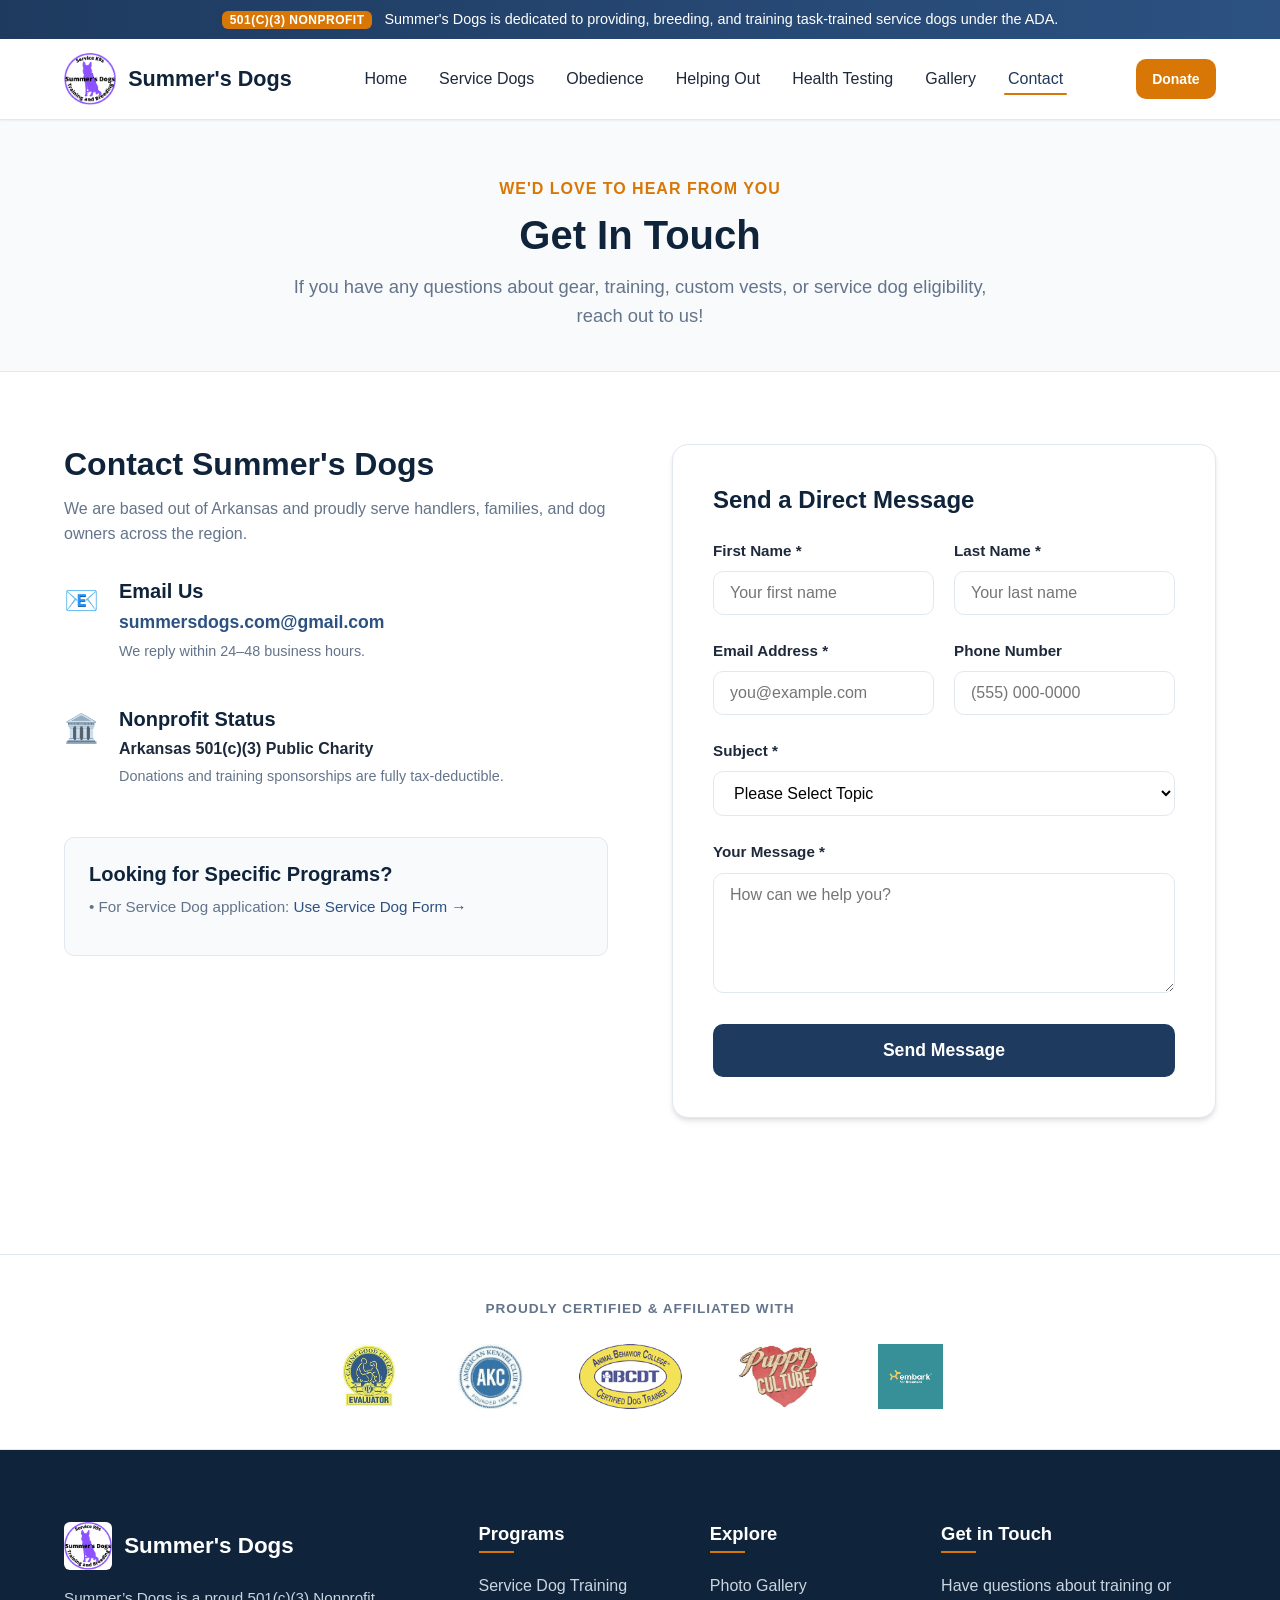
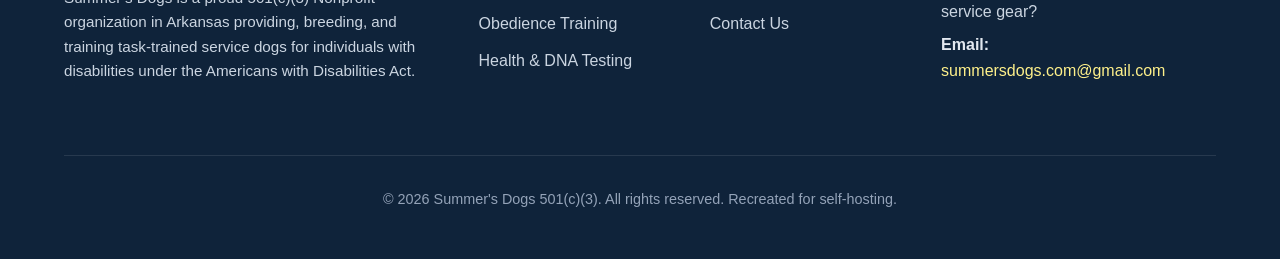
==== commit f323e34b: "Delete ourpack.html and remove all navigation and footer references" ====
--- a/contact.html
+++ b/contact.html
@@ -30,7 +30,6 @@
           <li><a href="obedience.html">Obedience</a></li>
           <li><a href="helping-out.html">Helping Out</a></li>
           <li><a href="health-testing.html">Health Testing</a></li>
-          <li><a href="ourpack.html">Our Pack</a></li>
           <li><a href="gallery.html">Gallery</a></li>
           <li><a href="contact.html" class="active">Contact</a></li>
       </ul>
@@ -181,7 +180,6 @@
         <div class="footer-col">
           <h4>Explore</h4>
           <ul class="footer-links">
-            <li><a href="ourpack.html">Our Pack & Team</a></li>
             <li><a href="gallery.html">Photo Gallery</a></li>
             <li><a href="contact.html">Contact Us</a></li>
           </ul>
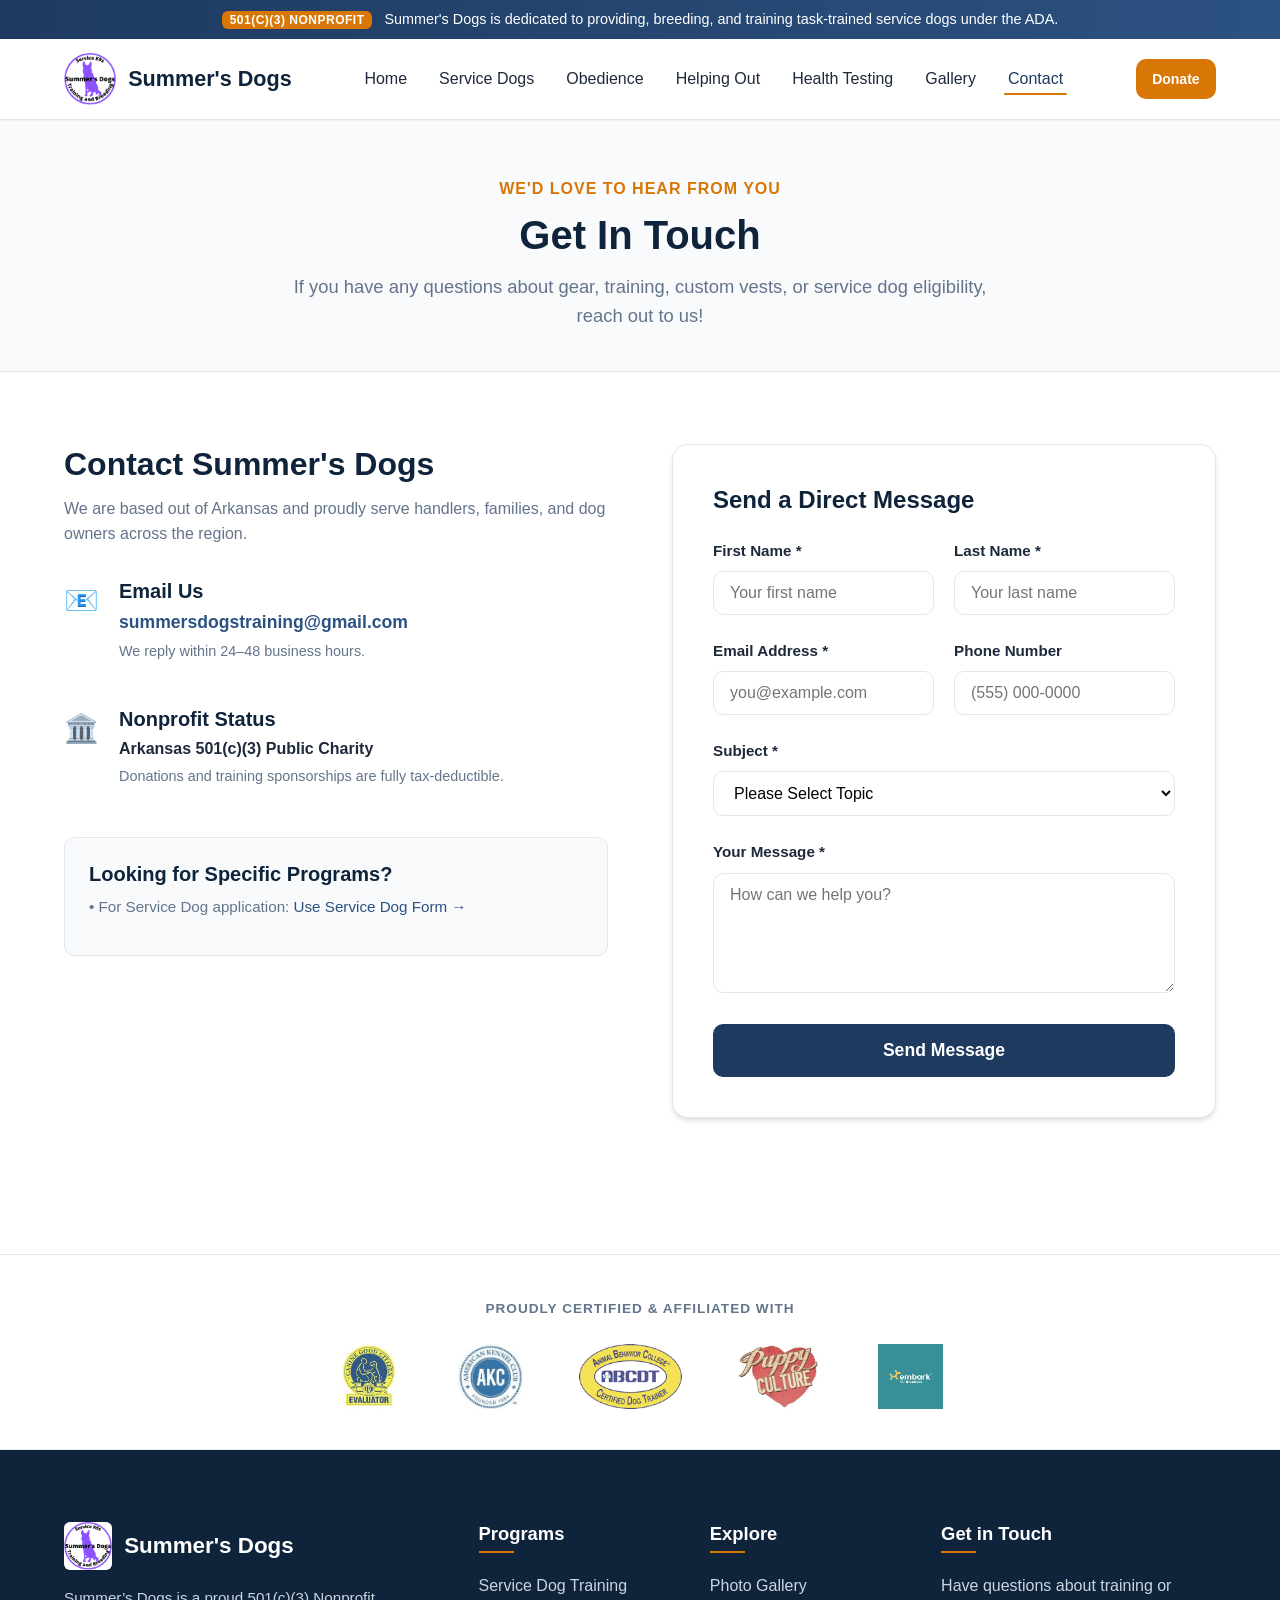
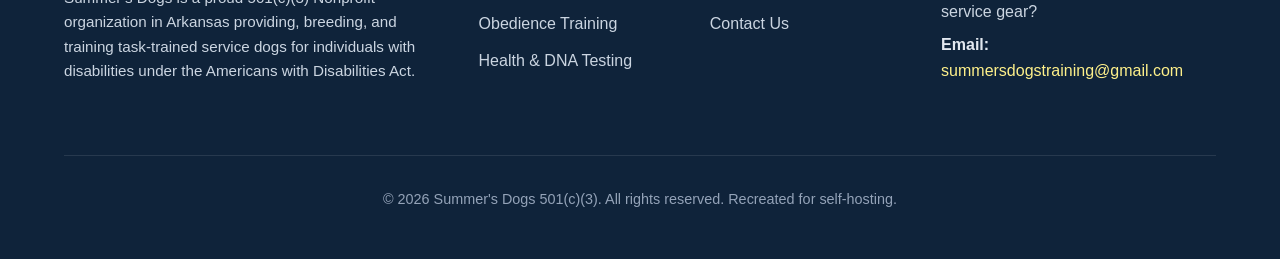
==== commit 519e4b5d: "Update contact email to summersdogstraining@gmail.com across all pages" ====
--- a/contact.html
+++ b/contact.html
@@ -65,7 +65,7 @@
             <div style="font-size: 1.75rem; color: var(--primary);">📧</div>
             <div>
               <h4 style="margin-bottom: 0.25rem;">Email Us</h4>
-              <a href="mailto:summersdogs.com@gmail.com" style="font-size: 1.1rem; font-weight: 600;">summersdogs.com@gmail.com</a>
+              <a href="mailto:summersdogstraining@gmail.com" style="font-size: 1.1rem; font-weight: 600;">summersdogstraining@gmail.com</a>
               <p class="text-muted" style="font-size: 0.9rem; margin-top: 0.25rem;">We reply within 24–48 business hours.</p>
             </div>
           </div>
@@ -190,7 +190,7 @@
           <p style="margin-bottom: 0.5rem; color: #cbd5e1;">Have questions about training or service gear?</p>
           <p style="margin-bottom: 0.5rem;">
             <strong>Email:</strong><br>
-            <a href="mailto:summersdogs.com@gmail.com" style="color: #fef08a;">summersdogs.com@gmail.com</a>
+            <a href="mailto:summersdogstraining@gmail.com" style="color: #fef08a;">summersdogstraining@gmail.com</a>
           </p>
         </div>
       </div>
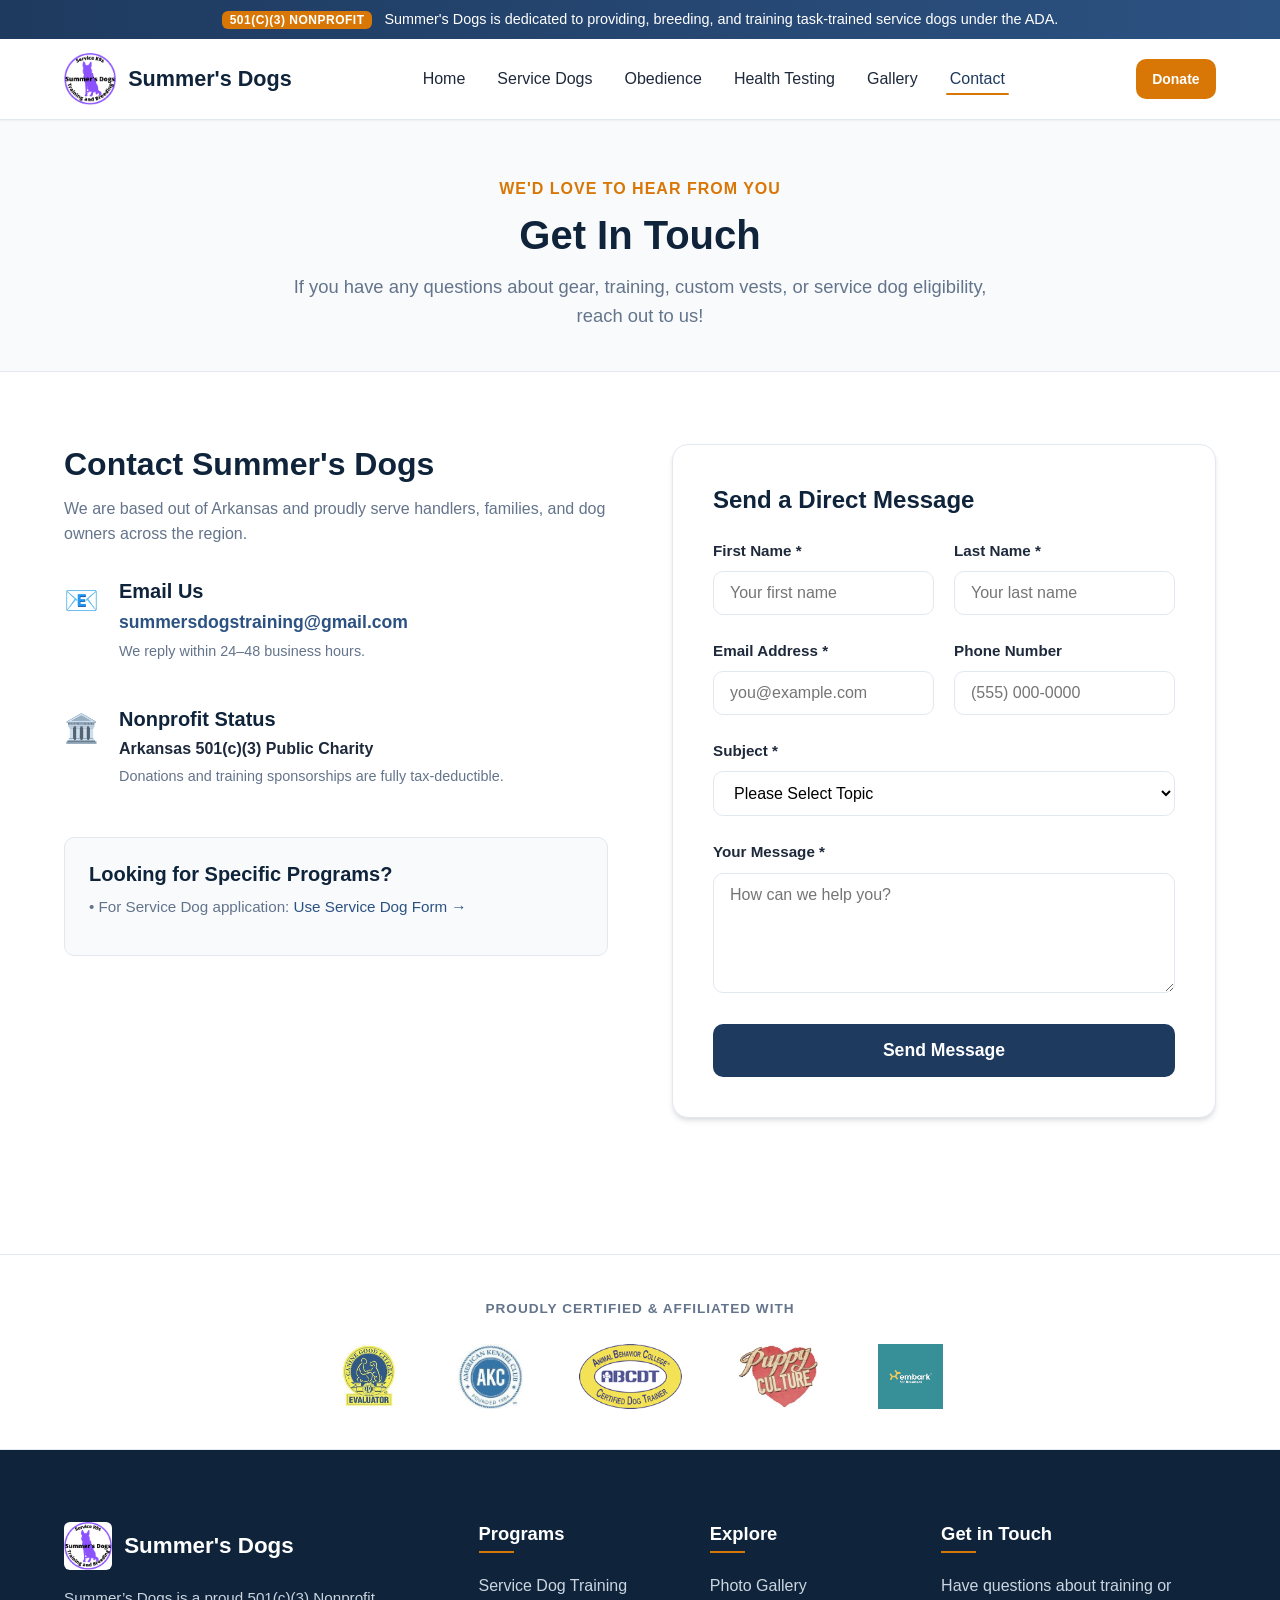
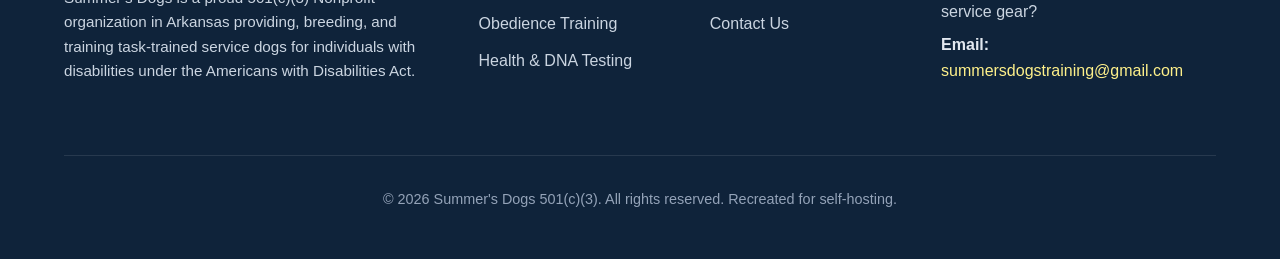
==== commit 177728d5: "removed the redundant link to the helping out page." ====
--- a/contact.html
+++ b/contact.html
@@ -28,7 +28,6 @@
           <li><a href="index.html">Home</a></li>
           <li><a href="service-dogs.html">Service Dogs</a></li>
           <li><a href="obedience.html">Obedience</a></li>
-          <li><a href="helping-out.html">Helping Out</a></li>
           <li><a href="health-testing.html">Health Testing</a></li>
           <li><a href="gallery.html">Gallery</a></li>
           <li><a href="contact.html" class="active">Contact</a></li>
@@ -90,7 +89,10 @@
         <!-- Contact Form -->
         <div class="form-card">
           <h3 style="margin-bottom: 1.5rem;">Send a Direct Message</h3>
-          <form data-ajax="true">
+          <form action="https://api.web3forms.com/submit" method="POST" data-ajax="true">
+            <input type="hidden" name="access_key" value="b2b1e29d-30dc-4905-be2c-327d78c8be84">
+            <input type="hidden" name="from_name" value="Summer's Dogs Website">
+            <input type="checkbox" name="botcheck" class="hidden" style="display: none;">
             <div class="form-row">
               <div class="form-group">
                 <label for="c-first-name">First Name *</label>
--- a/assets/css/style.css
+++ b/assets/css/style.css
@@ -710,6 +710,10 @@
   border-left: 4px solid var(--accent);
 }
 
+.toast.error {
+  border-left: 4px solid #ef4444;
+}
+
 @keyframes slideIn {
   from { transform: translateX(100%); opacity: 0; }
   to { transform: translateX(0); opacity: 1; }
